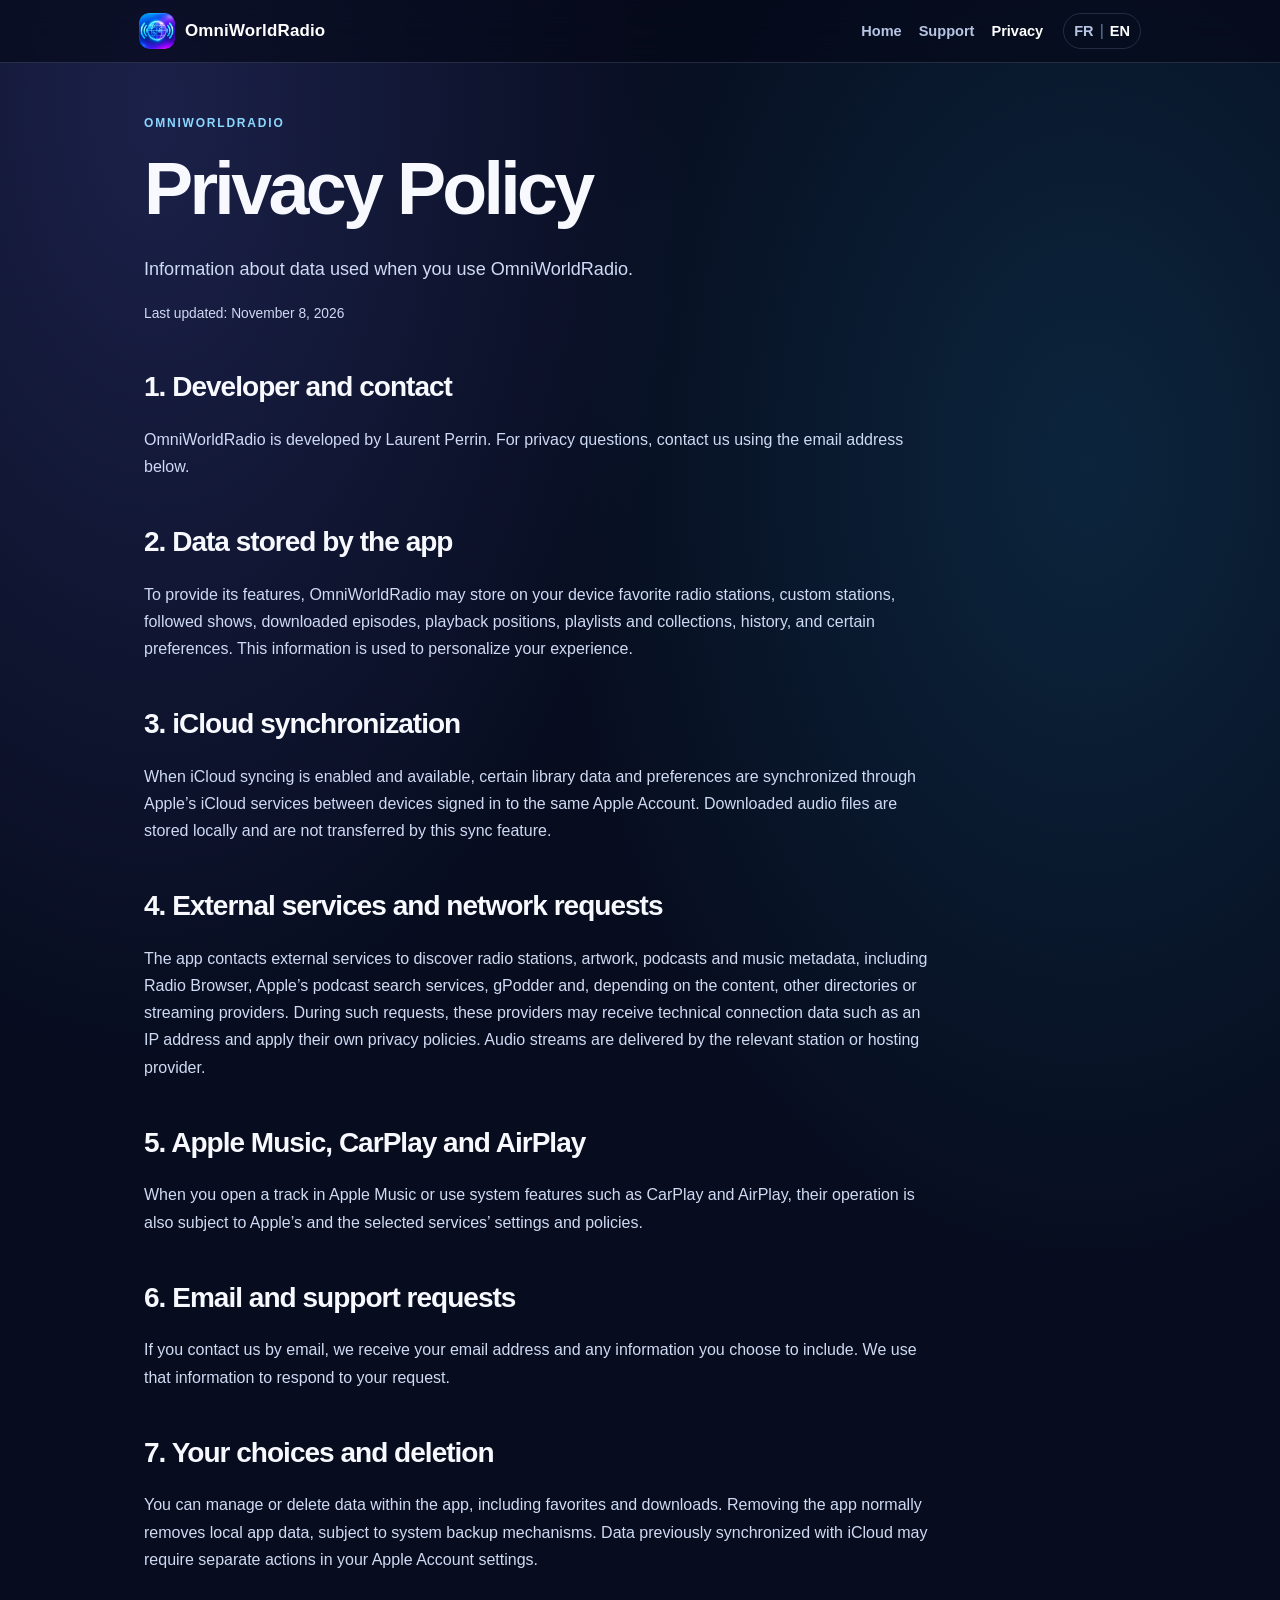
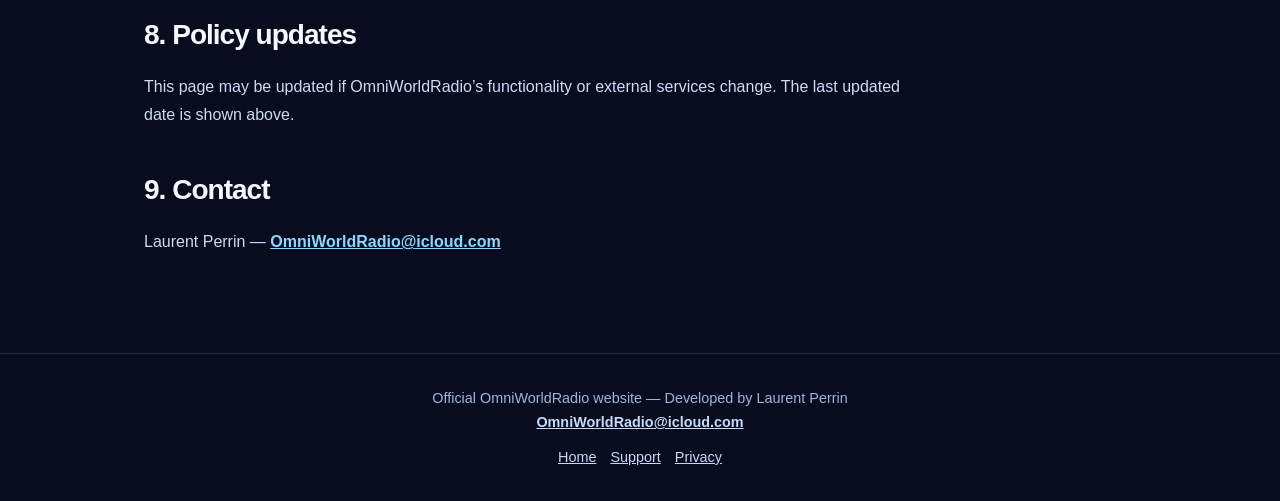
==== privacy.html @ 27f89577 "Add files via upload" ====
<!doctype html>
<html lang="en">
<head>
<meta charset="utf-8"><meta name="viewport" content="width=device-width, initial-scale=1">
<meta name="description" content="Information about data used when you use OmniWorldRadio.">
<title>Privacy Policy · OmniWorldRadio</title>
<link rel="icon" type="image/png" href="../assets/omniworldradio-icon.png">
<link rel="stylesheet" href="../assets/style.css">
<link rel="alternate" hreflang="fr" href="../privacy.html">
<link rel="alternate" hreflang="en" href="privacy.html">
</head><body>
<header><nav aria-label="Navigation"><a class="brand" href="index.html"><img src="../assets/omniworldradio-icon.png" alt="">OmniWorldRadio</a><div class="links"><a href="index.html">Home</a><a href="support.html">Support</a><a href="privacy.html" aria-current="page">Privacy</a></div><div class="lang" aria-label="Language / Langue"><a href="../privacy.html" lang="fr">FR</a><span>|</span><a href="privacy.html" lang="en" aria-current="page">EN</a></div></nav></header>
<main><article class="prose"><div class="kicker">OmniWorldRadio</div><h1>Privacy Policy</h1><p class="lead">Information about data used when you use OmniWorldRadio.</p><p class="small">Last updated: November 8, 2026</p><section><h2>1. Developer and contact</h2><p>OmniWorldRadio is developed by Laurent Perrin. For privacy questions, contact us using the email address below.</p></section><section><h2>2. Data stored by the app</h2><p>To provide its features, OmniWorldRadio may store on your device favorite radio stations, custom stations, followed shows, downloaded episodes, playback positions, playlists and collections, history, and certain preferences. This information is used to personalize your experience.</p></section><section><h2>3. iCloud synchronization</h2><p>When iCloud syncing is enabled and available, certain library data and preferences are synchronized through Apple’s iCloud services between devices signed in to the same Apple Account. Downloaded audio files are stored locally and are not transferred by this sync feature.</p></section><section><h2>4. External services and network requests</h2><p>The app contacts external services to discover radio stations, artwork, podcasts and music metadata, including Radio Browser, Apple’s podcast search services, gPodder and, depending on the content, other directories or streaming providers. During such requests, these providers may receive technical connection data such as an IP address and apply their own privacy policies. Audio streams are delivered by the relevant station or hosting provider.</p></section><section><h2>5. Apple Music, CarPlay and AirPlay</h2><p>When you open a track in Apple Music or use system features such as CarPlay and AirPlay, their operation is also subject to Apple’s and the selected services’ settings and policies.</p></section><section><h2>6. Email and support requests</h2><p>If you contact us by email, we receive your email address and any information you choose to include. We use that information to respond to your request.</p></section><section><h2>7. Your choices and deletion</h2><p>You can manage or delete data within the app, including favorites and downloads. Removing the app normally removes local app data, subject to system backup mechanisms. Data previously synchronized with iCloud may require separate actions in your Apple Account settings.</p></section><section><h2>8. Policy updates</h2><p>This page may be updated if OmniWorldRadio’s functionality or external services change. The last updated date is shown above.</p></section><section><h2>9. Contact</h2><p>Laurent Perrin — <a class="mail" href="mailto:OmniWorldRadio@icloud.com">OmniWorldRadio@icloud.com</a></p></section></article></main>
<footer><div>Official OmniWorldRadio website — Developed by Laurent Perrin</div><div><a class="mail" href="mailto:OmniWorldRadio@icloud.com">OmniWorldRadio@icloud.com</a></div><div class="footline"><a href="index.html">Home</a><a href="support.html">Support</a><a href="privacy.html">Privacy</a></div></footer>
</body></html>
---- assets/style.css ----
:root{color-scheme:dark;--bg:#070d1f;--bg2:#0c1631;--card:rgba(21,33,64,.78);--line:rgba(190,206,255,.16);--text:#f7f9ff;--muted:#b7c5e5;--accent:#8cd7ff;--violet:#bfa6ff}*{box-sizing:border-box}html{scroll-behavior:smooth}body{margin:0;background:radial-gradient(ellipse at 12% 5%,rgba(82,86,187,.27),transparent 34%),radial-gradient(ellipse at 85% 22%,rgba(32,146,196,.18),transparent 35%),var(--bg);color:var(--text);font:16px/1.7 -apple-system,BlinkMacSystemFont,"Segoe UI",Arial,sans-serif}a{color:var(--accent)}a:hover{color:#fff}header{border-bottom:1px solid var(--line);background:rgba(5,9,23,.65);backdrop-filter:blur(16px);position:sticky;top:0;z-index:5}nav{max-width:1050px;margin:auto;padding:13px 24px;display:flex;align-items:center;gap:20px;flex-wrap:wrap}.brand{color:white;text-decoration:none;font-size:1.06rem;font-weight:800;display:flex;align-items:center;gap:10px;margin-right:auto;letter-spacing:.01em}.brand img{height:36px;width:36px;border-radius:10px;object-fit:cover}.links{display:flex;gap:17px;flex-wrap:wrap;align-items:center}.links a,.lang a{font-size:.91rem;text-decoration:none;color:var(--muted);font-weight:600}.links a[aria-current=page],.lang a[aria-current=page]{color:#fff}.lang{border:1px solid var(--line);padding:3px 10px;border-radius:99px;white-space:nowrap}.lang span{color:#66789e;padding:0 6px}main{max-width:1040px;padding:50px 24px 80px;margin:auto}.hero{display:flex;gap:36px;align-items:center;justify-content:space-between;padding:55px 0 60px}.hero-text{max-width:700px}.kicker{color:var(--accent);text-transform:uppercase;letter-spacing:.15em;font-size:.75rem;font-weight:800}h1{font-size:clamp(2.3rem,6vw,4.6rem);letter-spacing:-.05em;line-height:1.08;margin:16px 0 25px}h2{font-size:1.75rem;letter-spacing:-.035em;margin:35px 0 15px}h3{font-size:1.15rem;line-height:1.4;margin:0 0 8px}p{margin:0 0 17px}p.lead{font-size:1.13rem;color:#d4dffa;max-width:700px}.hero-icon{width:clamp(130px,23vw,230px);height:auto;border-radius:25%;box-shadow:0 10px 80px rgba(76,119,255,.38);flex-shrink:0}.actions{display:flex;flex-wrap:wrap;gap:12px;margin-top:24px}.btn{display:inline-block;padding:11px 19px;border-radius:12px;text-decoration:none;font-weight:750;background:linear-gradient(100deg,#5b8cf1,#8562d7);color:white}.btn.alt{background:transparent;border:1px solid #546d9a}.grid{display:grid;grid-template-columns:repeat(3,minmax(0,1fr));gap:18px}.card{border:1px solid var(--line);background:var(--card);border-radius:18px;padding:25px;box-shadow:0 8px 32px rgba(0,0,0,.1)}.card p{color:var(--muted);margin:0}.emoji{font-size:1.65rem;margin-bottom:8px}.prose{max-width:790px}.prose p,.prose li{color:#cfdaf4}.prose h2{margin-top:38px}.prose ul{padding-left:22px}.notice{background:rgba(98,124,199,.13);border-left:3px solid #85cfff;padding:17px 20px;border-radius:7px;color:#dae9ff;margin:25px 0}.mail{overflow-wrap:anywhere;font-weight:700}footer{border-top:1px solid var(--line);color:#a4b4d8;padding:32px 24px;text-align:center;font-size:.9rem}footer a{margin:0 7px;color:#c8d8f5}.footline{margin-top:10px}.small{font-size:.86rem;color:#acbce0}.steps{padding-left:24px}.steps li{margin:11px 0}@media(max-width:780px){.hero{padding:26px 0 35px;gap:20px}.grid{grid-template-columns:1fr}.hero-icon{width:125px}.links{gap:12px}nav{gap:12px;padding:10px 16px}main{padding:38px 18px 60px}}@media(max-width:480px){.hero{align-items:flex-start}.hero-icon{width:80px}.hero h1{font-size:2.45rem}.links a{font-size:.8rem}.brand{width:100%;margin-bottom:0}.lang{margin-left:auto}}
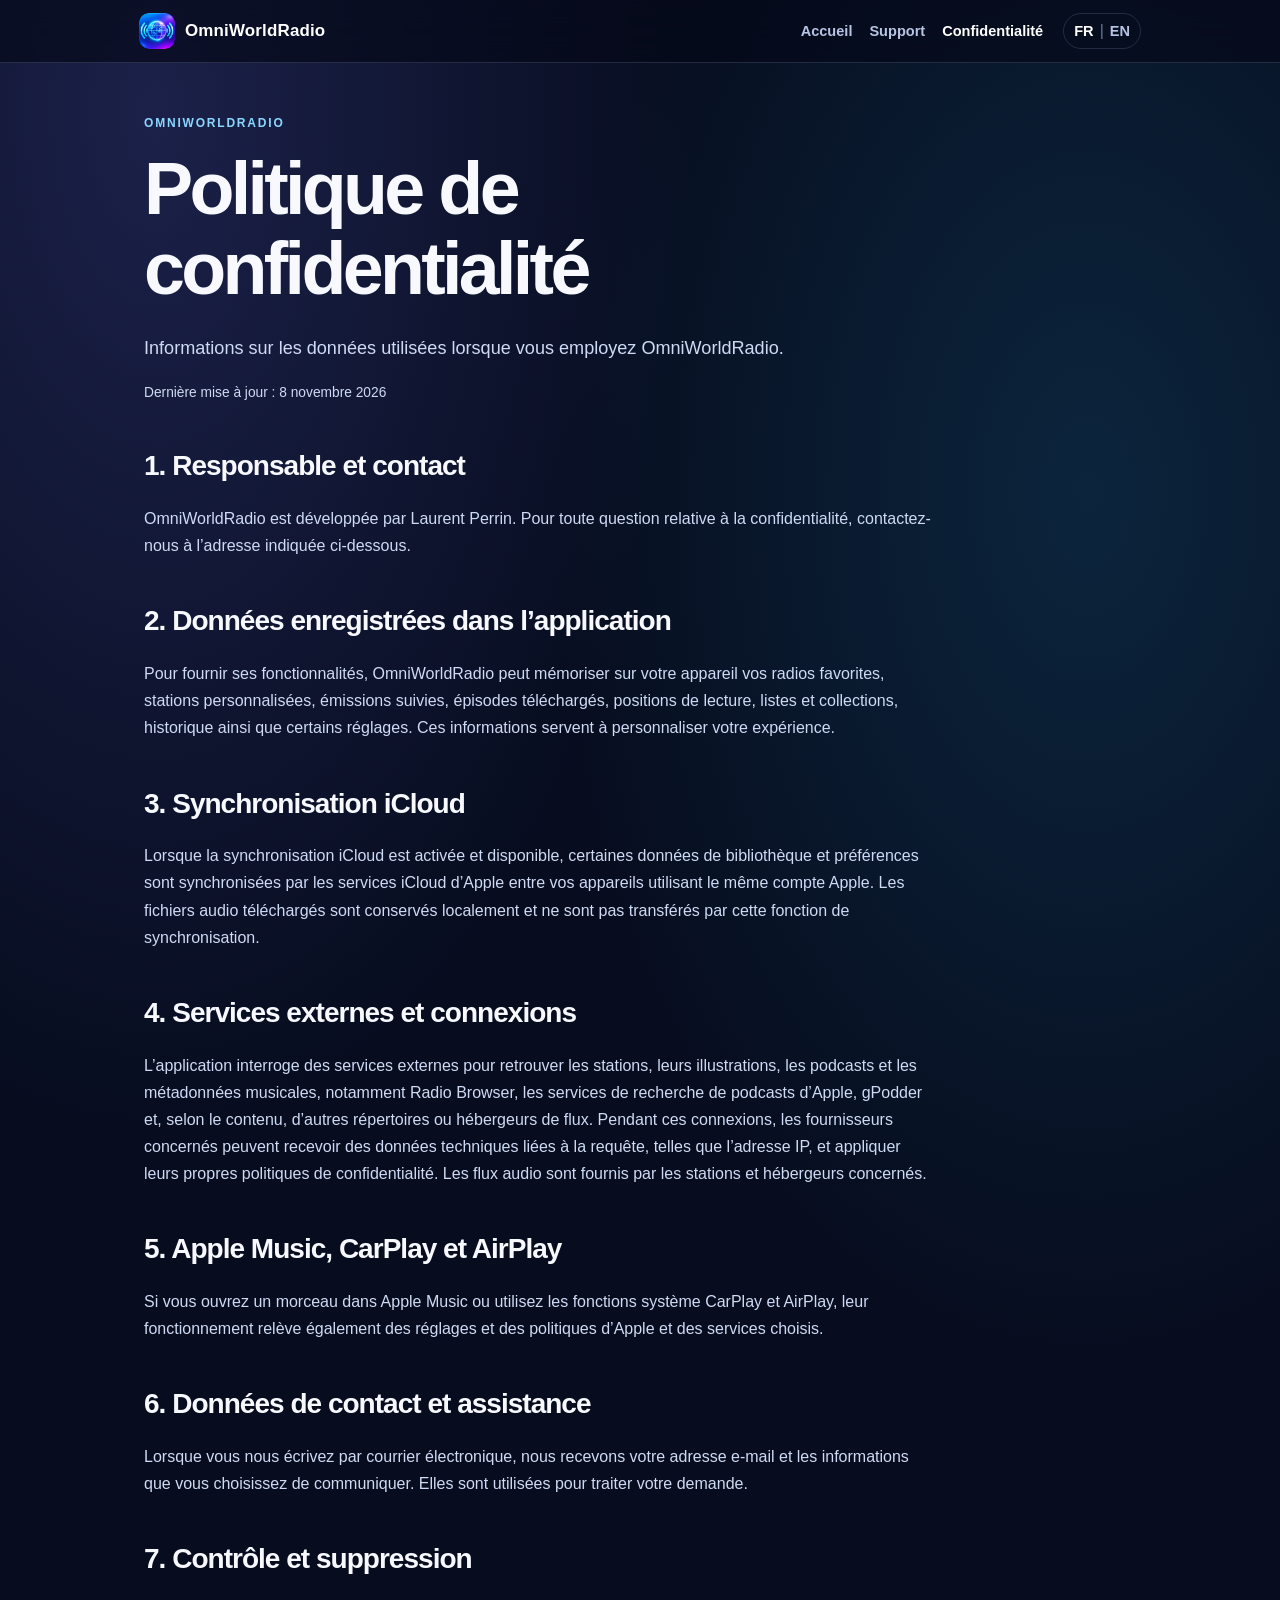
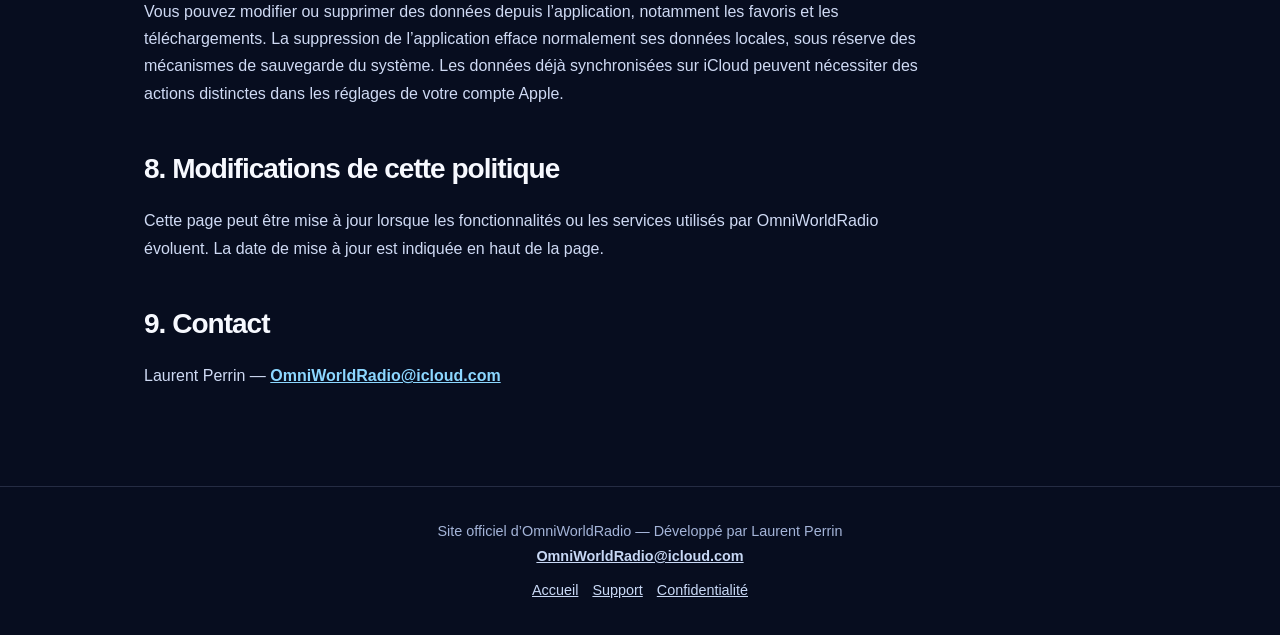
==== commit 63e2af32: "Add files via upload" ====
--- a/privacy.html
+++ b/privacy.html
@@ -1,15 +1,15 @@
 <!doctype html>
-<html lang="en">
+<html lang="fr">
 <head>
 <meta charset="utf-8"><meta name="viewport" content="width=device-width, initial-scale=1">
-<meta name="description" content="Information about data used when you use OmniWorldRadio.">
-<title>Privacy Policy · OmniWorldRadio</title>
-<link rel="icon" type="image/png" href="../assets/omniworldradio-icon.png">
-<link rel="stylesheet" href="../assets/style.css">
-<link rel="alternate" hreflang="fr" href="../privacy.html">
-<link rel="alternate" hreflang="en" href="privacy.html">
+<meta name="description" content="Informations sur les données utilisées lorsque vous employez OmniWorldRadio.">
+<title>Politique de confidentialité · OmniWorldRadio</title>
+<link rel="icon" type="image/png" href="assets/omniworldradio-icon.png">
+<link rel="stylesheet" href="assets/style.css">
+<link rel="alternate" hreflang="fr" href="privacy.html">
+<link rel="alternate" hreflang="en" href="en/privacy.html">
 </head><body>
-<header><nav aria-label="Navigation"><a class="brand" href="index.html"><img src="../assets/omniworldradio-icon.png" alt="">OmniWorldRadio</a><div class="links"><a href="index.html">Home</a><a href="support.html">Support</a><a href="privacy.html" aria-current="page">Privacy</a></div><div class="lang" aria-label="Language / Langue"><a href="../privacy.html" lang="fr">FR</a><span>|</span><a href="privacy.html" lang="en" aria-current="page">EN</a></div></nav></header>
-<main><article class="prose"><div class="kicker">OmniWorldRadio</div><h1>Privacy Policy</h1><p class="lead">Information about data used when you use OmniWorldRadio.</p><p class="small">Last updated: November 8, 2026</p><section><h2>1. Developer and contact</h2><p>OmniWorldRadio is developed by Laurent Perrin. For privacy questions, contact us using the email address below.</p></section><section><h2>2. Data stored by the app</h2><p>To provide its features, OmniWorldRadio may store on your device favorite radio stations, custom stations, followed shows, downloaded episodes, playback positions, playlists and collections, history, and certain preferences. This information is used to personalize your experience.</p></section><section><h2>3. iCloud synchronization</h2><p>When iCloud syncing is enabled and available, certain library data and preferences are synchronized through Apple’s iCloud services between devices signed in to the same Apple Account. Downloaded audio files are stored locally and are not transferred by this sync feature.</p></section><section><h2>4. External services and network requests</h2><p>The app contacts external services to discover radio stations, artwork, podcasts and music metadata, including Radio Browser, Apple’s podcast search services, gPodder and, depending on the content, other directories or streaming providers. During such requests, these providers may receive technical connection data such as an IP address and apply their own privacy policies. Audio streams are delivered by the relevant station or hosting provider.</p></section><section><h2>5. Apple Music, CarPlay and AirPlay</h2><p>When you open a track in Apple Music or use system features such as CarPlay and AirPlay, their operation is also subject to Apple’s and the selected services’ settings and policies.</p></section><section><h2>6. Email and support requests</h2><p>If you contact us by email, we receive your email address and any information you choose to include. We use that information to respond to your request.</p></section><section><h2>7. Your choices and deletion</h2><p>You can manage or delete data within the app, including favorites and downloads. Removing the app normally removes local app data, subject to system backup mechanisms. Data previously synchronized with iCloud may require separate actions in your Apple Account settings.</p></section><section><h2>8. Policy updates</h2><p>This page may be updated if OmniWorldRadio’s functionality or external services change. The last updated date is shown above.</p></section><section><h2>9. Contact</h2><p>Laurent Perrin — <a class="mail" href="mailto:OmniWorldRadio@icloud.com">OmniWorldRadio@icloud.com</a></p></section></article></main>
-<footer><div>Official OmniWorldRadio website — Developed by Laurent Perrin</div><div><a class="mail" href="mailto:OmniWorldRadio@icloud.com">OmniWorldRadio@icloud.com</a></div><div class="footline"><a href="index.html">Home</a><a href="support.html">Support</a><a href="privacy.html">Privacy</a></div></footer>
+<header><nav aria-label="Navigation"><a class="brand" href="index.html"><img src="assets/omniworldradio-icon.png" alt="">OmniWorldRadio</a><div class="links"><a href="index.html">Accueil</a><a href="support.html">Support</a><a href="privacy.html" aria-current="page">Confidentialité</a></div><div class="lang" aria-label="Language / Langue"><a href="privacy.html" lang="fr" aria-current="page">FR</a><span>|</span><a href="en/privacy.html" lang="en">EN</a></div></nav></header>
+<main><article class="prose"><div class="kicker">OmniWorldRadio</div><h1>Politique de confidentialité</h1><p class="lead">Informations sur les données utilisées lorsque vous employez OmniWorldRadio.</p><p class="small">Dernière mise à jour : 8 novembre 2026</p><section><h2>1. Responsable et contact</h2><p>OmniWorldRadio est développée par Laurent Perrin. Pour toute question relative à la confidentialité, contactez-nous à l’adresse indiquée ci-dessous.</p></section><section><h2>2. Données enregistrées dans l’application</h2><p>Pour fournir ses fonctionnalités, OmniWorldRadio peut mémoriser sur votre appareil vos radios favorites, stations personnalisées, émissions suivies, épisodes téléchargés, positions de lecture, listes et collections, historique ainsi que certains réglages. Ces informations servent à personnaliser votre expérience.</p></section><section><h2>3. Synchronisation iCloud</h2><p>Lorsque la synchronisation iCloud est activée et disponible, certaines données de bibliothèque et préférences sont synchronisées par les services iCloud d’Apple entre vos appareils utilisant le même compte Apple. Les fichiers audio téléchargés sont conservés localement et ne sont pas transférés par cette fonction de synchronisation.</p></section><section><h2>4. Services externes et connexions</h2><p>L’application interroge des services externes pour retrouver les stations, leurs illustrations, les podcasts et les métadonnées musicales, notamment Radio Browser, les services de recherche de podcasts d’Apple, gPodder et, selon le contenu, d’autres répertoires ou hébergeurs de flux. Pendant ces connexions, les fournisseurs concernés peuvent recevoir des données techniques liées à la requête, telles que l’adresse IP, et appliquer leurs propres politiques de confidentialité. Les flux audio sont fournis par les stations et hébergeurs concernés.</p></section><section><h2>5. Apple Music, CarPlay et AirPlay</h2><p>Si vous ouvrez un morceau dans Apple Music ou utilisez les fonctions système CarPlay et AirPlay, leur fonctionnement relève également des réglages et des politiques d’Apple et des services choisis.</p></section><section><h2>6. Données de contact et assistance</h2><p>Lorsque vous nous écrivez par courrier électronique, nous recevons votre adresse e-mail et les informations que vous choisissez de communiquer. Elles sont utilisées pour traiter votre demande.</p></section><section><h2>7. Contrôle et suppression</h2><p>Vous pouvez modifier ou supprimer des données depuis l’application, notamment les favoris et les téléchargements. La suppression de l’application efface normalement ses données locales, sous réserve des mécanismes de sauvegarde du système. Les données déjà synchronisées sur iCloud peuvent nécessiter des actions distinctes dans les réglages de votre compte Apple.</p></section><section><h2>8. Modifications de cette politique</h2><p>Cette page peut être mise à jour lorsque les fonctionnalités ou les services utilisés par OmniWorldRadio évoluent. La date de mise à jour est indiquée en haut de la page.</p></section><section><h2>9. Contact</h2><p>Laurent Perrin — <a class="mail" href="mailto:OmniWorldRadio@icloud.com">OmniWorldRadio@icloud.com</a></p></section></article></main>
+<footer><div>Site officiel d’OmniWorldRadio — Développé par Laurent Perrin</div><div><a class="mail" href="mailto:OmniWorldRadio@icloud.com">OmniWorldRadio@icloud.com</a></div><div class="footline"><a href="index.html">Accueil</a><a href="support.html">Support</a><a href="privacy.html">Confidentialité</a></div></footer>
 </body></html>
